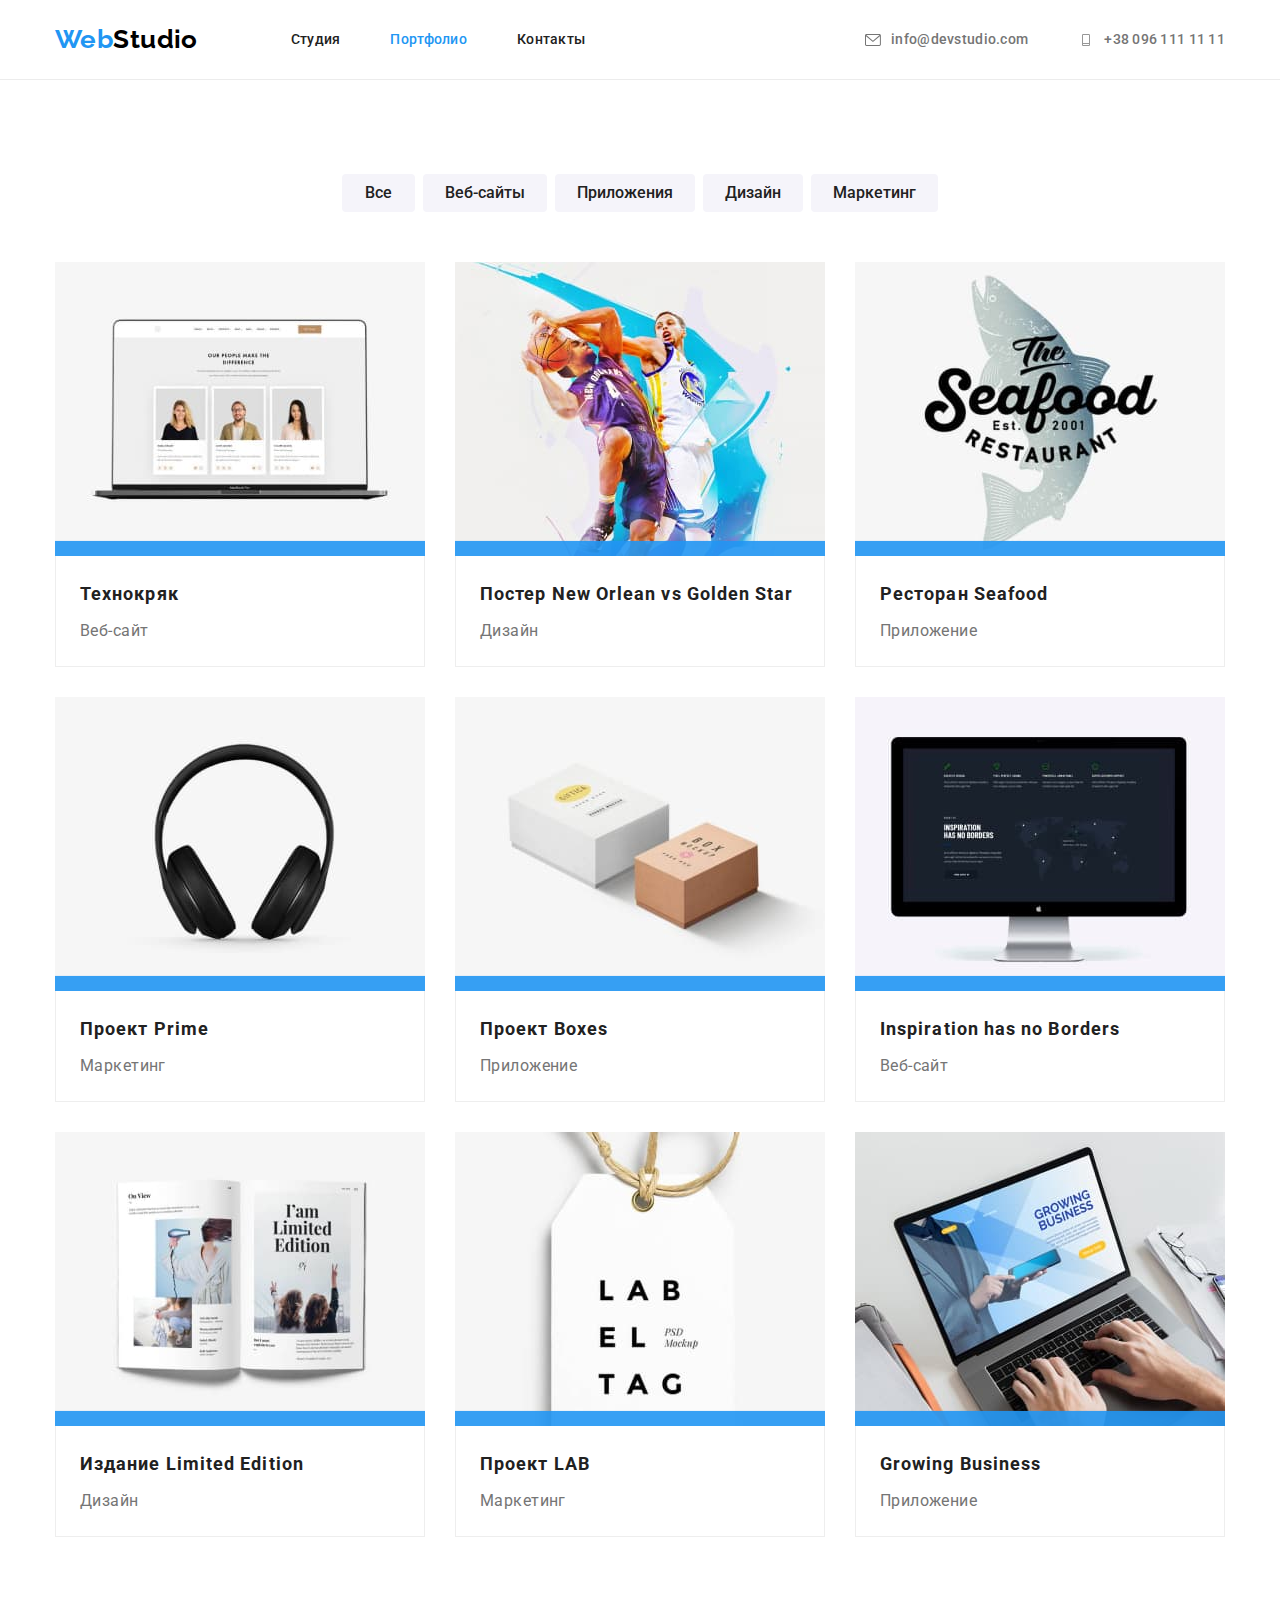
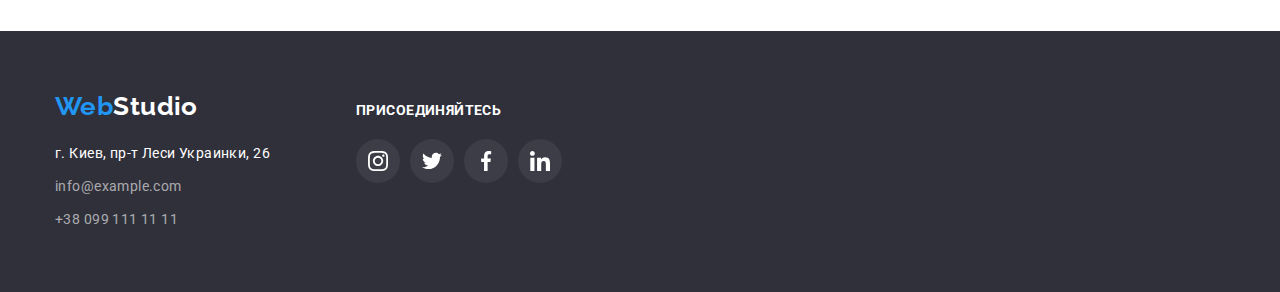
==== portfolio.html @ 438a2c28 "slaid" ====
<!DOCTYPE html>
<html lang="ru">
  <head>
    <meta charset="UTF-8" />
    <meta http-equiv="X-UA-Compatible" content="IE=edge" />
    <meta name="viewport" content="width=device-width, initial-scale=1.0" />
    <title>портфолио</title>
    <link
      href="https://fonts.googleapis.com/css2?family=Raleway:wght@700&family=Roboto:wght@400;500;700;900&display=swap"
      rel="stylesheet"
    />
    <link
      rel="stylesheet"
      href="https://cdnjs.cloudflare.com/ajax/libs/modern-normalize/1.1.0/modern-normalize.min.css"
    />
    <link rel="stylesheet" href="./css/styles.css" />
  </head>
  <body>
    <header class="header">
      <div class="container">
        <nav class="header-nav">
          <a class="logo link" href="./index.html">Web<span class="logo-black">Studio</span></a>
          <ul class="header-nav-list list">
            <li class="header-nav-item">
              <a class="header-nav-link link" href="./index.html">Студия</a>
            </li>
            <li class="header-nav-item">
              <a class="header-nav-link link current" href="./portfolio.html">Портфолио</a>
            </li>
            <li class="header-nav-item">
              <a class="header-nav-link link" href="">Контакты</a>
            </li>
          </ul>
        </nav>
        <!--Контакти-->
        <ul class="header-contact-list list">
          <li class="header-contact-item">
            <a class="header-contact-link link" href="mailto:info@devstudio.com">
              <svg class="contakt-icon" width="16px" height="12px">
                <use href="./images/icons/symbol-defs.svg#icon-mail"></use></svg
              >info@devstudio.com</a
            >
          </li>
          <li class="header-contact-item">
            <a class="header-contact-link link" href="tel:+380961111111">
              <svg class="contakt-icon" width="16px" height="12px">
                <use href="./images/icons/symbol-defs.svg#icon-mobile"></use></svg
              >+38 096 111 11 11</a
            >
          </li>
        </ul>
      </div>
    </header>
    <main>
      <!--Приклади робіт-->
      <section class="portfolio section">
        <div class="container">
          <h1 hidden>Примеры работ</h1>
          <ul class="portfolio-btn-list list">
            <li class="portfolio-btn-item">
              <button class="portfolio-btn" type="button">Все</button>
            </li>
            <li class="portfolio-btn-item">
              <button class="portfolio-btn" type="button">Веб-сайты</button>
            </li>
            <li class="portfolio-btn-item">
              <button class="portfolio-btn" type="button">Приложения</button>
            </li>
            <li class="portfolio-btn-item">
              <button class="portfolio-btn" type="button">Дизайн</button>
            </li>
            <li class="portfolio-btn-item">
              <button class="portfolio-btn" type="button">Маркетинг</button>
            </li>
          </ul>

          <ul class="portfolio-list list">
            <li class="portfolio-item">
              <div class="portfolio-project link" href="#">
                <div class="portfolio-overlay">
                <img src="./images/p/img1.jpg" alt="Технокряк" width="370" height="294" />
                <p class="portfolio-overlay-text">Ресурс предлагает комплексные предложения с разным уровнем функционала и сервисов. Все это позволит посетителю получить исчерпывающие сведения  о компании или частном лице.</p>
                </div>
                <div class="portfolio-border">
                  <h2 class="portfolio-list-title">Технокряк</h2>
                  <p class="portfolio-list-text">Веб-сайт</p>
                </div>
              </a>
            </li>
            <li class="portfolio-item">
              <a class="portfolio-project link" href="#">
                <div class="portfolio-overlay">
                <img src="./images/p/img2.jpg" alt="Постер New Orlean vs Golden Star" width="370" height="294" />
                <p class="portfolio-overlay-text">Ресурс предлагает комплексные предложения с разным уровнем функционала и сервисов. Все это позволит посетителю получить исчерпывающие сведения  о компании или частном лице.</p>
                </div>
                <div class="portfolio-border">
                  <h2 class="portfolio-list-title">Постер New Orlean vs Golden Star</h2>
                  <p class="portfolio-list-text">Дизайн</p>
                </div></a>
            </li>
            <li class="portfolio-item">
              <a class="portfolio-project link" href="#">
                <div class="portfolio-overlay">
                <img src="./images/p/img3.jpg" alt="Ресторан Seafood" width="370" height="294" />
                <p class="portfolio-overlay-text">Ресурс предлагает комплексные предложения с разным уровнем функционала и сервисов. Все это позволит посетителю получить исчерпывающие сведения  о компании или частном лице.</p>
                </div>
                <div class="portfolio-border">
                  <h2 class="portfolio-list-title">Ресторан Seafood</h2>
                  <p class="portfolio-list-text">Приложение</p>
                </div></a>
            </li>
            <li class="portfolio-item">
              <a class="portfolio-project link" href="#">
                <div class="portfolio-overlay">
                <img src="./images/p/img4.jpg" alt="Проект Prime" width="370" height="294" />
                <p class="portfolio-overlay-text">Ресурс предлагает комплексные предложения с разным уровнем функционала и сервисов. Все это позволит посетителю получить исчерпывающие сведения  о компании или частном лице.</p>
                </div>
                <div class="portfolio-border">
                  <h2 class="portfolio-list-title">Проект Prime</h2>
                  <p class="portfolio-list-text">Маркетинг</p>
                </div></a>
            </li>
            <li class="portfolio-item">
              <a class="portfolio-project link" href="#">
                <div class="portfolio-overlay">
                <img src="./images/p/img5.jpg" alt="Проект Boxes" width="370" height="294" />
                <p class="portfolio-overlay-text">Ресурс предлагает комплексные предложения с разным уровнем функционала и сервисов. Все это позволит посетителю получить исчерпывающие сведения  о компании или частном лице.</p>
                </div>
                <div class="portfolio-border">
                  <h2 class="portfolio-list-title">Проект Boxes</h2>
                  <p class="portfolio-list-text">Приложение</p>
                </div></a>
            </li>
            <li class="portfolio-item">
              <a class="portfolio-project link" href="#">
                <div class="portfolio-overlay">
                <img src="./images/p/img6.jpg" alt="Inspiration has no Borders" width="370" height="294" />
                <p class="portfolio-overlay-text">Ресурс предлагает комплексные предложения с разным уровнем функционала и сервисов. Все это позволит посетителю получить исчерпывающие сведения  о компании или частном лице.</p>
                </div>
                <div class="portfolio-border">
                  <h2 class="portfolio-list-title">Inspiration has no Borders</h2>
                  <p class="portfolio-list-text">Веб-сайт</p>
                </div></a>
            </li>
            <li class="portfolio-item">
              <a class="portfolio-project link" href="#">
                <div class="portfolio-overlay">
                <img src="./images/p/img7.jpg" alt="Издание Limited Edition" width="370" height="294" />
                <p class="portfolio-overlay-text">Ресурс предлагает комплексные предложения с разным уровнем функционала и сервисов. Все это позволит посетителю получить исчерпывающие сведения  о компании или частном лице.</p>
                </div>
                <div class="portfolio-border">
                  <h2 class="portfolio-list-title">Издание Limited Edition</h2>
                  <p class="portfolio-list-text">Дизайн</p>
                </div></a>
            </li>
            <li class="portfolio-item">
              <a class="portfolio-project link" href="#">
                <div class="portfolio-overlay">
                <img src="./images/p/img8.jpg" alt="Проект LAB" width="370" height="294" />
                <p class="portfolio-overlay-text">Ресурс предлагает комплексные предложения с разным уровнем функционала и сервисов. Все это позволит посетителю получить исчерпывающие сведения  о компании или частном лице.</p>
                </div>
                <div class="portfolio-border">
                  <h2 class="portfolio-list-title">Проект LAB</h2>
                  <p class="portfolio-list-text">Маркетинг</p>
                </div></a>
            </li>
            <li class="portfolio-item">
              <a class="portfolio-project link" href="#">
                <div class="portfolio-overlay">
                <img src="./images/p/img9.jpg" alt="Growing Business" width="370" height="294" />
                <p class="portfolio-overlay-text">Ресурс предлагает комплексные предложения с разным уровнем функционала и сервисов. Все это позволит посетителю получить исчерпывающие сведения  о компании или частном лице.</p>
                </div>
                <div class="portfolio-border">
                  <h2 class="portfolio-list-title">Growing Business</h2>
                  <p class="portfolio-list-text">Приложение</p>
                </div></a>
            </li>
          </ul>
        </div>
      </section>
    </main>
    <footer class="footer">
      <div class="container">
        <div class="footer-contacts">
          <a class="footer-logo link" href="./index.html"
            >Web<span class="logo-white">Studio</span></a>
          <address class="footer-contact">
            <ul class="footer-contact-list list">
              <li class="footer-contact-item">
                <a
                  class="footer-contact-link link"
                  href="https://goo.gl/maps/TvpyJDNhJAkWCYqTA"
                  target="_blank"
                  rel="noreferrer noopener"
                  ><span class="logo-white">г. Киев, пр-т Леси Украинки, 26</span></a>
              </li>
              <li class="footer-contact-item">
                <a class="footer-contact-link link" href="mailto:info@example.com"
                  >info@example.com</a>
              </li>
              <li class="footer-contact-item">
                <a class="footer-contact-link link" href="tel:+380991111111">+38 099 111 11 11</a>
              </li>
            </ul>
          </address>
        </div>
        <div class="footer-social">
          <p class="footer-social-text">Присоединяйтесь</p>
          <ul class="footer-social-list list">
            <li class="footer-social-item">
              <a class="footer-social-link link" href="#">
                <svg class="footer-social-icon" width="20" height="20">
                  <use href="./images/icons/symbol-defs.svg#icon-instagram"></use>
                </svg>
              </a>
            </li>
            <li class="footer-social-item">
              <a class="footer-social-link link" href="#">
                <svg class="footer-social-icon" width="20" height="20">
                  <use href="./images/icons/symbol-defs.svg#icon-twitter"></use>
                </svg>
              </a>
            </li>
            <li class="footer-social-item">
              <a class="footer-social-link link" href="#">
                <svg class="footer-social-icon" width="20" height="20">
                  <use href="./images/icons/symbol-defs.svg#icon-facebook"></use>
                </svg>
              </a>
            </li>
            <li class="footer-social-item">
              <a class="footer-social-link link" href="#">
                <svg class="footer-social-icon" width="20" height="20">
                  <use href="./images/icons/symbol-defs.svg#icon-linkedin"></use>
                </svg>
              </a>
            </li>
          </ul>
        </div>
      </div>
    </footer>
  </body>
</html>
---- css/styles.css ----
:root {
  --primary-text-color: #212121;
  --secondary-text-color: #757575;
  --white-text-color: #ffffff;
  --accent-color: #2196f3;
  --black-logo-color: #000000;
  --footer-text-color: rgba(255, 255, 255, 0.6);
  --white-background-color: #ffffff;
  --hero-background-color: #2f303a;
  --team-background-color: #f5f4fa;
  --timing-function: cubic-bezier(0.4, 0, 0.2, 1);
}

html {
  box-sizing: border-box;
}

*,
*::after,
*::before {
  box-sizing: inherit;
}

body {
  font-family: "Roboto", sans-serif;
  font-size: 14px;
  letter-spacing: 0.03em;
  background-color: var(--white-background-color);
  color: var(--primary-text-color);
}

/* text decoration none */
.link {
  text-decoration: none;
  color: inherit;
}

.list {
  list-style: none;
  padding-left: 0;
  margin: 0;
}

/* global margin, padding */
h1,
h2,
h3,
p {
  margin-top: 0;
}

img {
  display: block;
  max-width: 100%;
  height: auto;
}

address {
  font-style: normal;
}

.container {
  width: 1200px;
  margin: auto;
  padding-left: 15px;
  padding-right: 15px;
}

.section {
  padding-top: 94px;
  padding-bottom: 94px;
}

.section-title {
  font-weight: 700;
  font-size: 36px;
  line-height: 1.17;
  text-align: center;
  color: var(--primary-text-color);
}


/* header */
.logo {
  display: block;
  padding-bottom: 25px;
  padding-top: 24px;
  margin-right: 93px;
  font-family: "Raleway", sans-serif;
  font-weight: 700;
  font-size: 26px;
  line-height: 1.19;
  color: var(--accent-color);
}

.header {
  height: 80px;
  border-bottom: 1px solid #ececec;
}


.header .container {
  display: flex;
  justify-content: space-between;
}

.header-nav {
  display: flex;
}

.logo-black {
  color: var(--black-logo-color);
}

.header-nav-list {
  display: flex;
}

.header-nav-item:not(:last-child) {
  margin-right: 50px;
}

.header-nav-link {
  display: block;
  padding-top: 32px;
  padding-bottom: 32px;

  font-weight: 500;
  line-height: 1.14;
  letter-spacing: 0.02em;
  color: var(--primary-text-color);
}

.header-contact-list {
  display: flex;
  margin-left: auto;
}

.header-contact-item::before {
  display: block;

}

.header-contact-item+.header-contact-item {
  margin-left: 50px;
}

.header-contact-link {
  display: flex;
  padding-top: 32px;
  padding-bottom: 32px;
  font-weight: 500;
  line-height: 1.14;
  letter-spacing: 0.02em;
  align-items: center;
  color: var(--secondary-text-color);
}

.contakt-icon {
  fill: currentColor;
  margin-right: 10px;
}

.header-nav-link:hover,
.header-nav-link:focus,
.header-contact-link:hover,
.header-contact-link:focus {
  color: var(--accent-color);
}

.header-nav-link.current {
  color: var(--accent-color);
}

/* hero */
.hero {
  max-width: 1600px;
  height: 600px;
  margin-left: auto;
  margin-right: auto;
  background-image:
    linear-gradient(rgba(47, 48, 58, 0.4),
      rgba(47, 48, 58, 0.4)),
    url(../images/s/Img\ hero.jpg);
  background-size: cover;
  background-repeat: no-repeat;
  background-position: center;
  background-color: var(--hero-background-color);
  padding-top: 200px;
  padding-bottom: 200px;
  text-align: center;
}

.hero-title {
  margin-bottom: 30px;
  padding-left: 252px;
  padding-right: 252px;
  font-weight: 900;
  font-size: 44px;
  line-height: 1.36;
  letter-spacing: 0.06em;
  text-transform: uppercase;
  color: var(--white-text-color);
}

.hero-btn {
  display: inline-block;
  min-width: 200px;
  border-radius: 4px;
  border: 1px solid transparent;
  padding: 10px 32px;

  font-family: "Roboto", sans-serif;
  font-weight: 700;
  font-size: 16px;
  line-height: 1.88;
  align-items: center;
  text-align: center;
  letter-spacing: 0.06em;
  background-color: var(--accent-color);
  color: var(--white-text-color);
  cursor: pointer;
}

.hero-btn:hover,
.hero-btn:focus {
  background-color: var(--white-text-color);
  color: var(--accent-color);
}

/* Список переваг */

.features-list {
  display: flex;
}

.features-item:not(:last-child) {
  margin-right: 30px;
  max-width: 270px;
}

.features-icon {
  align-items: center;
}

.features-icon-fon {
  display: flex;
  width: 270px;
  height: 120px;
  align-items: center;
  justify-content: center;
  flex-direction: column;
  margin-bottom: 30px;
  border-radius: 4px;
  background-color: var(--team-background-color);
}

.features-title {
  margin-bottom: 10px;

  font-weight: 700;
  font-size: 14px;
  line-height: 1.14;
  text-transform: uppercase;
}

.features-text {
  font-size: 14px;
  line-height: 1.71;
  color: var(--secondary-text-color);
}

/* work section */
.work-list {
  display: flex;
}

.work {
  padding-top: 0;
}

.work-item:not(:last-child) {
  margin-right: 30px;
}

.section-title {
  margin-bottom: 50px;
}

/* team section */
.team {
  background-color: var(--team-background-color);
}

.team-list {
  display: flex;
}

.team-item {
  box-shadow: 0px 1px 3px rgba(0, 0, 0, 0.12), 0px 1px 1px rgba(0, 0, 0, 0.14), 0px 2px 1px rgba(0, 0, 0, 0.2);
  background-color: var(--footer-text-color);
  display: block;
  margin-right: 30px;
}

.team-item:not(:last-child) {
  margin-right: 30px;
}

.team-workers {
  padding: 30px 0px;
}

.team-worker {
  font-weight: 500;
  font-size: 16px;
  line-height: 1.19;
  text-align: center;
}

.team-profession {
  font-size: 16px;
  line-height: 1.19;
  text-align: center;
  color: var(--secondary-text-color);
}

.social {
  display: flex;
  padding-left: 32px;
  padding-right: 32px;
  justify-content: space-between;
  align-items: center;
}

.team-social-links {
  width: 44px;
  height: 44px;
}

.social-link {
  width: 44px;
  height: 44px;
  display: flex;
  justify-content: center;
  align-items: center;
  border-radius: 50%;
  color: #afb1b8;
  background-color: #ffffff;
}

.social-link:hover,
.social-link:focus {
  color: #ffffff;
  background-color: var(--accent-color);
}

.social-icon {
  fill: currentColor;
}

/* client list */
.client-title {
  margin-bottom: 50px;
  font-weight: 700;
  font-size: 36px;
  line-height: 1.17;
  text-align: center;
}

.client-list {
  display: flex;
  align-items: center;
}

.client-item {
  width: 170px;
  height: 90px;
}

.client-item:not(:last-child) {
  margin-right: 30px;
}

.client-link {
  width: 170px;
  height: 90px;
  display: flex;
  border: 1px solid #afb1b8;
  color: #afb1b8;
  background-color: #fff;
  align-items: center;
  justify-content: center;
  border-radius: 4px;
}

.client-link:hover,
.client-link:focus {
  color: var(--accent-color);
  border-color: var(--accent-color);
}

.client-icon {
  fill: currentColor;
}

.client-item:hover,
.client-item:focus {
  color: var(--accent-color);
  border-color: var(--accent-color);
}

/* footer */
.footer {
  padding-top: 60px;
  padding-bottom: 60px;
  background-color: var(--hero-background-color);
}

.footer .container {
  display: flex;
  align-items: baseline;
}

.footer-contacts {
  min-width: 231px;
  margin-right: 70px;
}

.footer-logo {
  display: inline-block;
  margin-bottom: 20px;
  font-family: "Raleway", sans-serif;
  color: var(--accent-color);
  text-decoration: none;
  font-weight: 700;
  font-size: 26px;
  line-height: 1.19;
}

.logo-white {
  color: var(--white-text-color);
}

.footer-contact {
  color: var(--white-text-color);
  font-style: normal;
  line-height: 1.71;
}

.footer-contact-link {
  font-style: normal;
  line-height: 1.71;
  color: var(--footer-text-color);
}

.footer-contact-link:hover,
.footer-contact-link:focus {
  color: var(--accent-color);
}

.footer-contact-link.address {
  color: var(--white-text-color);
}

.footer-contact-item:nth-child(-n + 2) {
  margin-bottom: 9px;
}

/* footer social */

.footer-social {
  min-width: 206px;
}

.footer-social-text {
  margin-bottom: 20px;
  font-weight: 700;
  line-height: 1.14;
  text-transform: uppercase;
  color: var(--white-text-color);
}

.footer-social-list {
  display: flex;
  padding: 0;
  margin-top: 0;
  list-style: none;
  justify-content: space-between;
  align-items: center;
}

.footer-social-item {
  width: 44px;
  height: 44px;
}

.footer-social-link {
  display: flex;
  justify-content: center;
  align-items: center;
  width: 44px;
  height: 44px;
  border-radius: 50%;
  color: #ffffff;
  background-color: #ffffff10;
}

.footer-social-icon {
  fill: #ffffff;
}

.footer-social-link:hover,
.footer-social-link:focus {
  color: #ffffff;
  background-color: var(--accent-color);
}

/* portfolio */

.portfolio-btn-list {
  display: flex;
  justify-content: center;
  margin-bottom: 50px;
}

.portfolio-btn-item:not(:last-child) {
  margin-right: 8px;
}

.portfolio-btn {
  min-width: 73px;
  border-radius: 4px;
  border-color: transparent;
  border: 0px;
  padding: 6px 22px;
  font-weight: 500;
  font-size: 16px;
  line-height: 1.62;
  background-color: var(--team-background-color);
  color: var(--primary-text-color);
  cursor: pointer;
}

.portfolio-btn:hover,
.portfolio-btn:focus {
  background-color: var(--accent-color);
  color: var(--white-text-color);
  box-shadow: 0px 3px 1px rgba(0, 0, 0, 0.1), 0px 1px 2px rgba(0, 0, 0, 0.08),
    0px 2px 2px rgba(0, 0, 0, 0.12);
}

.portfolio-list {
  display: flex;
  flex-wrap: wrap;
}

.portfolio-item {
  flex-basis: calc((100% - 60px) / 3);
  margin-right: 30px;
  margin-bottom: 30px;
}

.portfolio-item:nth-child(3n) {
  margin-right: 0px;
}

.portfolio-item:nth-child(n + 7) {
  margin-bottom: 0px;
}

.portfolio-project {
  display: block;
}

.portfolio-project:hover,
.portfolio-project:focus {
  box-shadow: 0px 3px 1px rgba(0, 0, 0, 0.1), 0px 1px 2px rgba(0, 0, 0, 0.08),
    0px 2px 2px rgba(0, 0, 0, 0.12);
}

.portfolio-overlay {
  position: relative;
  overflow: hidden;
}

.portfolio-overlay-text {
  position: absolute;
  bottom: 0;
  padding: 63px 24px;
  width: 100%;
  height: 100%;
  font-size: 18px;
  line-height: 1.56;
  color: var(--white-text-color);
  background-color: rgba(33, 150, 243, 0.9);
  transform: translateY(101%);
  transition: transform 250ms var(--timing-function);
}

.portfolio-item:hover .portfolio-overlay-text {
  transform: translateY(0);
}

.portfolio-border {
  margin: auto;
  padding-bottom: 20px;
  padding-top: 20px;
  padding-left: 24px;
  border: 1px solid #eeeeee;
  border-top-width: 0px;
}

.portfolio-list-title {
  font-weight: 700;
  font-size: 18px;
  margin-bottom: 4px;
  line-height: 2;
  letter-spacing: 0.06em;
}

.portfolio-list-text {
  margin: auto;
  font-size: 16px;
  line-height: 1.88;
  color: var(--secondary-text-color);
}
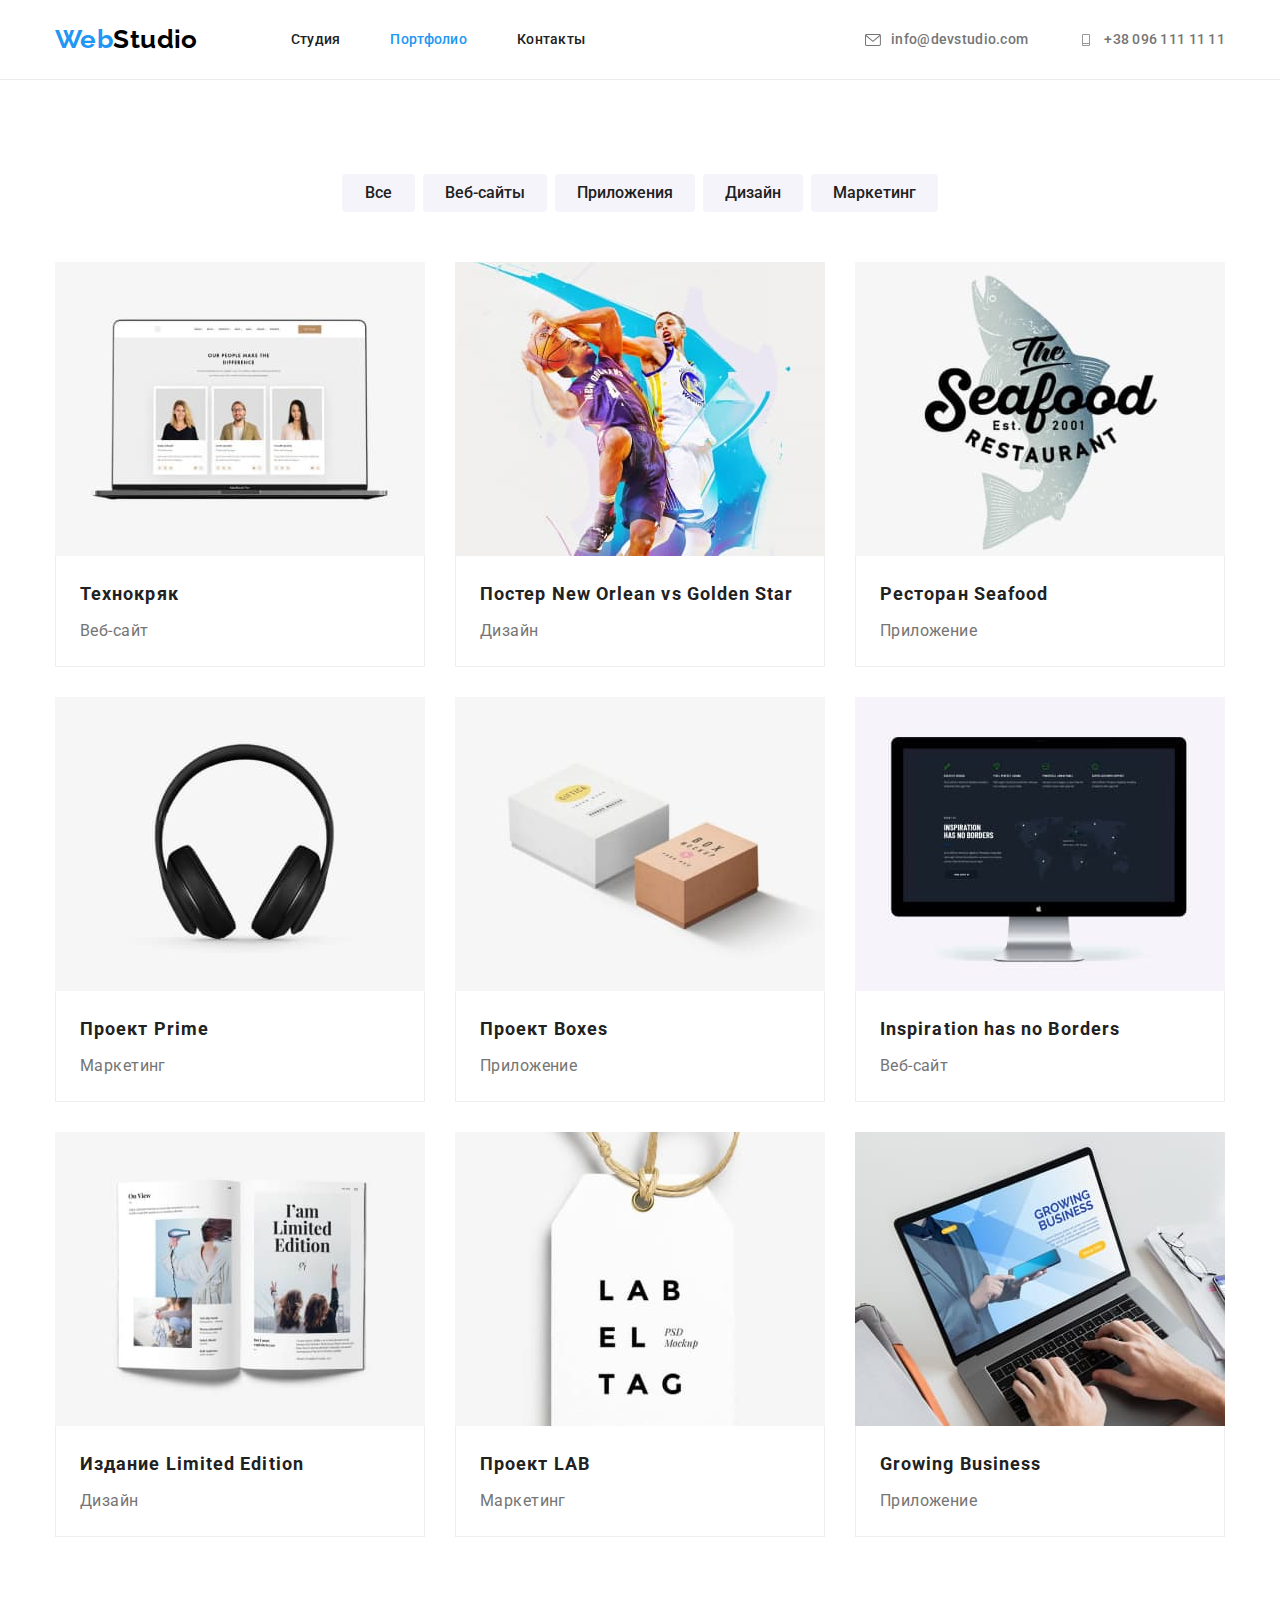
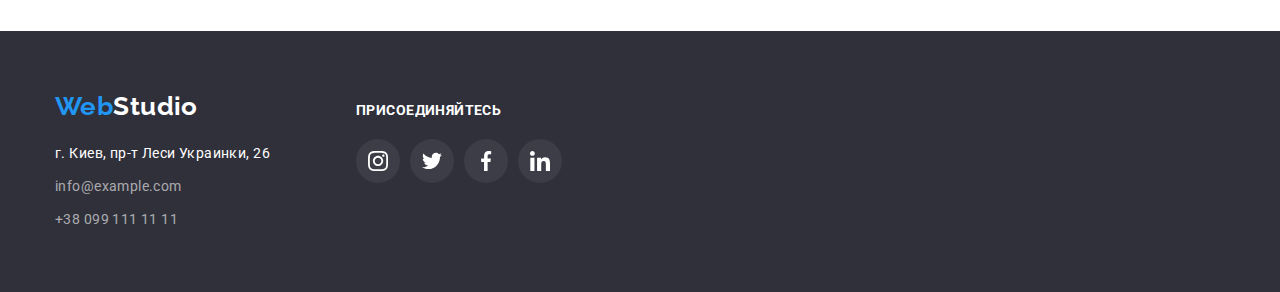
==== commit 94be4e76: "Update portfolio.html" ====
--- a/portfolio.html
+++ b/portfolio.html
@@ -79,8 +79,7 @@
               <div class="portfolio-project link" href="#">
                 <div class="portfolio-overlay">
                 <img src="./images/p/img1.jpg" alt="Технокряк" width="370" height="294" />
-                <p class="portfolio-overlay-text">Ресурс предлагает комплексные предложения с разным уровнем функционала и сервисов. Все это позволит посетителю получить исчерпывающие сведения  -о компании или частном лице.</p>
+                <p class="portfolio-overlay-text">Ресурс предлагает комплексные предложения с разным уровнем функционала и сервисов. Все это позволит посетителю получить исчерпывающие сведения о компании или частном лице.</p>
                 </div>
                 <div class="portfolio-border">
                   <h2 class="portfolio-list-title">Технокряк</h2>
@@ -92,8 +91,7 @@
               <a class="portfolio-project link" href="#">
                 <div class="portfolio-overlay">
                 <img src="./images/p/img2.jpg" alt="Постер New Orlean vs Golden Star" width="370" height="294" />
-                <p class="portfolio-overlay-text">Ресурс предлагает комплексные предложения с разным уровнем функционала и сервисов. Все это позволит посетителю получить исчерпывающие сведения  -о компании или частном лице.</p>
+                <p class="portfolio-overlay-text">Ресурс предлагает комплексные предложения с разным уровнем функционала и сервисов. Все это позволит посетителю получить исчерпывающие сведения о компании или частном лице.</p>
                 </div>
                 <div class="portfolio-border">
                   <h2 class="portfolio-list-title">Постер New Orlean vs Golden Star</h2>
@@ -104,8 +102,7 @@
               <a class="portfolio-project link" href="#">
                 <div class="portfolio-overlay">
                 <img src="./images/p/img3.jpg" alt="Ресторан Seafood" width="370" height="294" />
-                <p class="portfolio-overlay-text">Ресурс предлагает комплексные предложения с разным уровнем функционала и сервисов. Все это позволит посетителю получить исчерпывающие сведения  -о компании или частном лице.</p>
+                <p class="portfolio-overlay-text">Ресурс предлагает комплексные предложения с разным уровнем функционала и сервисов. Все это позволит посетителю получить исчерпывающие сведения о компании или частном лице.</p>
                 </div>
                 <div class="portfolio-border">
                   <h2 class="portfolio-list-title">Ресторан Seafood</h2>
@@ -116,8 +113,7 @@
               <a class="portfolio-project link" href="#">
                 <div class="portfolio-overlay">
                 <img src="./images/p/img4.jpg" alt="Проект Prime" width="370" height="294" />
-                <p class="portfolio-overlay-text">Ресурс предлагает комплексные предложения с разным уровнем функционала и сервисов. Все это позволит посетителю получить исчерпывающие сведения  -о компании или частном лице.</p>
+                <p class="portfolio-overlay-text">Ресурс предлагает комплексные предложения с разным уровнем функционала и сервисов. Все это позволит посетителю получить исчерпывающие сведения о компании или частном лице.</p>
                 </div>
                 <div class="portfolio-border">
                   <h2 class="portfolio-list-title">Проект Prime</h2>
@@ -128,8 +124,7 @@
               <a class="portfolio-project link" href="#">
                 <div class="portfolio-overlay">
                 <img src="./images/p/img5.jpg" alt="Проект Boxes" width="370" height="294" />
-                <p class="portfolio-overlay-text">Ресурс предлагает комплексные предложения с разным уровнем функционала и сервисов. Все это позволит посетителю получить исчерпывающие сведения  -о компании или частном лице.</p>
+                <p class="portfolio-overlay-text">Ресурс предлагает комплексные предложения с разным уровнем функционала и сервисов. Все это позволит посетителю получить исчерпывающие сведения о компании или частном лице.</p>
                 </div>
                 <div class="portfolio-border">
                   <h2 class="portfolio-list-title">Проект Boxes</h2>
@@ -140,8 +135,7 @@
               <a class="portfolio-project link" href="#">
                 <div class="portfolio-overlay">
                 <img src="./images/p/img6.jpg" alt="Inspiration has no Borders" width="370" height="294" />
-                <p class="portfolio-overlay-text">Ресурс предлагает комплексные предложения с разным уровнем функционала и сервисов. Все это позволит посетителю получить исчерпывающие сведения  -о компании или частном лице.</p>
+                <p class="portfolio-overlay-text">Ресурс предлагает комплексные предложения с разным уровнем функционала и сервисов. Все это позволит посетителю получить исчерпывающие сведения о компании или частном лице.</p>
                 </div>
                 <div class="portfolio-border">
                   <h2 class="portfolio-list-title">Inspiration has no Borders</h2>
@@ -152,8 +146,7 @@
               <a class="portfolio-project link" href="#">
                 <div class="portfolio-overlay">
                 <img src="./images/p/img7.jpg" alt="Издание Limited Edition" width="370" height="294" />
-                <p class="portfolio-overlay-text">Ресурс предлагает комплексные предложения с разным уровнем функционала и сервисов. Все это позволит посетителю получить исчерпывающие сведения  -о компании или частном лице.</p>
+                <p class="portfolio-overlay-text">Ресурс предлагает комплексные предложения с разным уровнем функционала и сервисов. Все это позволит посетителю получить исчерпывающие сведения о компании или частном лице.</p>
                 </div>
                 <div class="portfolio-border">
                   <h2 class="portfolio-list-title">Издание Limited Edition</h2>
@@ -164,8 +157,7 @@
               <a class="portfolio-project link" href="#">
                 <div class="portfolio-overlay">
                 <img src="./images/p/img8.jpg" alt="Проект LAB" width="370" height="294" />
-                <p class="portfolio-overlay-text">Ресурс предлагает комплексные предложения с разным уровнем функционала и сервисов. Все это позволит посетителю получить исчерпывающие сведения  -о компании или частном лице.</p>
+                <p class="portfolio-overlay-text">Ресурс предлагает комплексные предложения с разным уровнем функционала и сервисов. Все это позволит посетителю получить исчерпывающие сведения о компании или частном лице.</p>
                 </div>
                 <div class="portfolio-border">
                   <h2 class="portfolio-list-title">Проект LAB</h2>
@@ -176,8 +168,7 @@
               <a class="portfolio-project link" href="#">
                 <div class="portfolio-overlay">
                 <img src="./images/p/img9.jpg" alt="Growing Business" width="370" height="294" />
-                <p class="portfolio-overlay-text">Ресурс предлагает комплексные предложения с разным уровнем функционала и сервисов. Все это позволит посетителю получить исчерпывающие сведения  -о компании или частном лице.</p>
+                <p class="portfolio-overlay-text">Ресурс предлагает комплексные предложения с разным уровнем функционала и сервисов. Все это позволит посетителю получить исчерпывающие сведения о компании или частном лице.</p>
                 </div>
                 <div class="portfolio-border">
                   <h2 class="portfolio-list-title">Growing Business</h2>
--- a/css/styles.css
+++ b/css/styles.css
@@ -586,7 +586,7 @@
 
 .portfolio-overlay-text {
   position: absolute;
-  bottom: 0;
+  top: 0;
   padding: 63px 24px;
   width: 100%;
   height: 100%;
@@ -624,4 +624,58 @@
   font-size: 16px;
   line-height: 1.88;
   color: var(--secondary-text-color);
+}
+
+/* моадльне вікно */
+.backdrop {
+  position: fixed;
+  top: 0;
+  left: 0;
+  width: 100%;
+  height: 100%;
+  background-color: rgba(0, 0, 0, 0.2);
+  opacity: 1;
+  transition: opacity 250ms var(--timing-function);
+}
+
+.backdrop.is-hidden {
+  opacity: 0;
+  pointer-events: none;
+}
+
+.backdrop.is-hidden .modal {
+  transform: translate(-50%, -50%) scale(2);
+}
+
+.modal {
+  position: absolute;
+  top: 50%;
+  left: 50%;
+  transform: translate(-50%, -50%) scale(1);
+  min-width: 528px;
+  min-height: 581px;
+
+  background-color: var(--white-text-color);
+  box-shadow: 0px 1px 3px rgba(0, 0, 0, 0.12), 0px 1px 1px rgba(0, 0, 0, 0.14),
+    0px 2px 1px rgba(0, 0, 0, 0.2);
+  border-radius: 4px;
+  transition: transform 250ms var(--timing-function);
+}
+
+.close-btn {
+  position: absolute;
+  right: 8px;
+  top: 8px;
+  width: 30px;
+  height: 30px;
+  border: 1px solid rgba(0, 0, 0, 0.1);
+  background-color: var(--white-text-color);
+  cursor: pointer;
+}
+
+.modal-icon {
+  position: absolute;
+  left: 50%;
+  top: 50%;
+  transform: translate(-50%, -50%);
 }